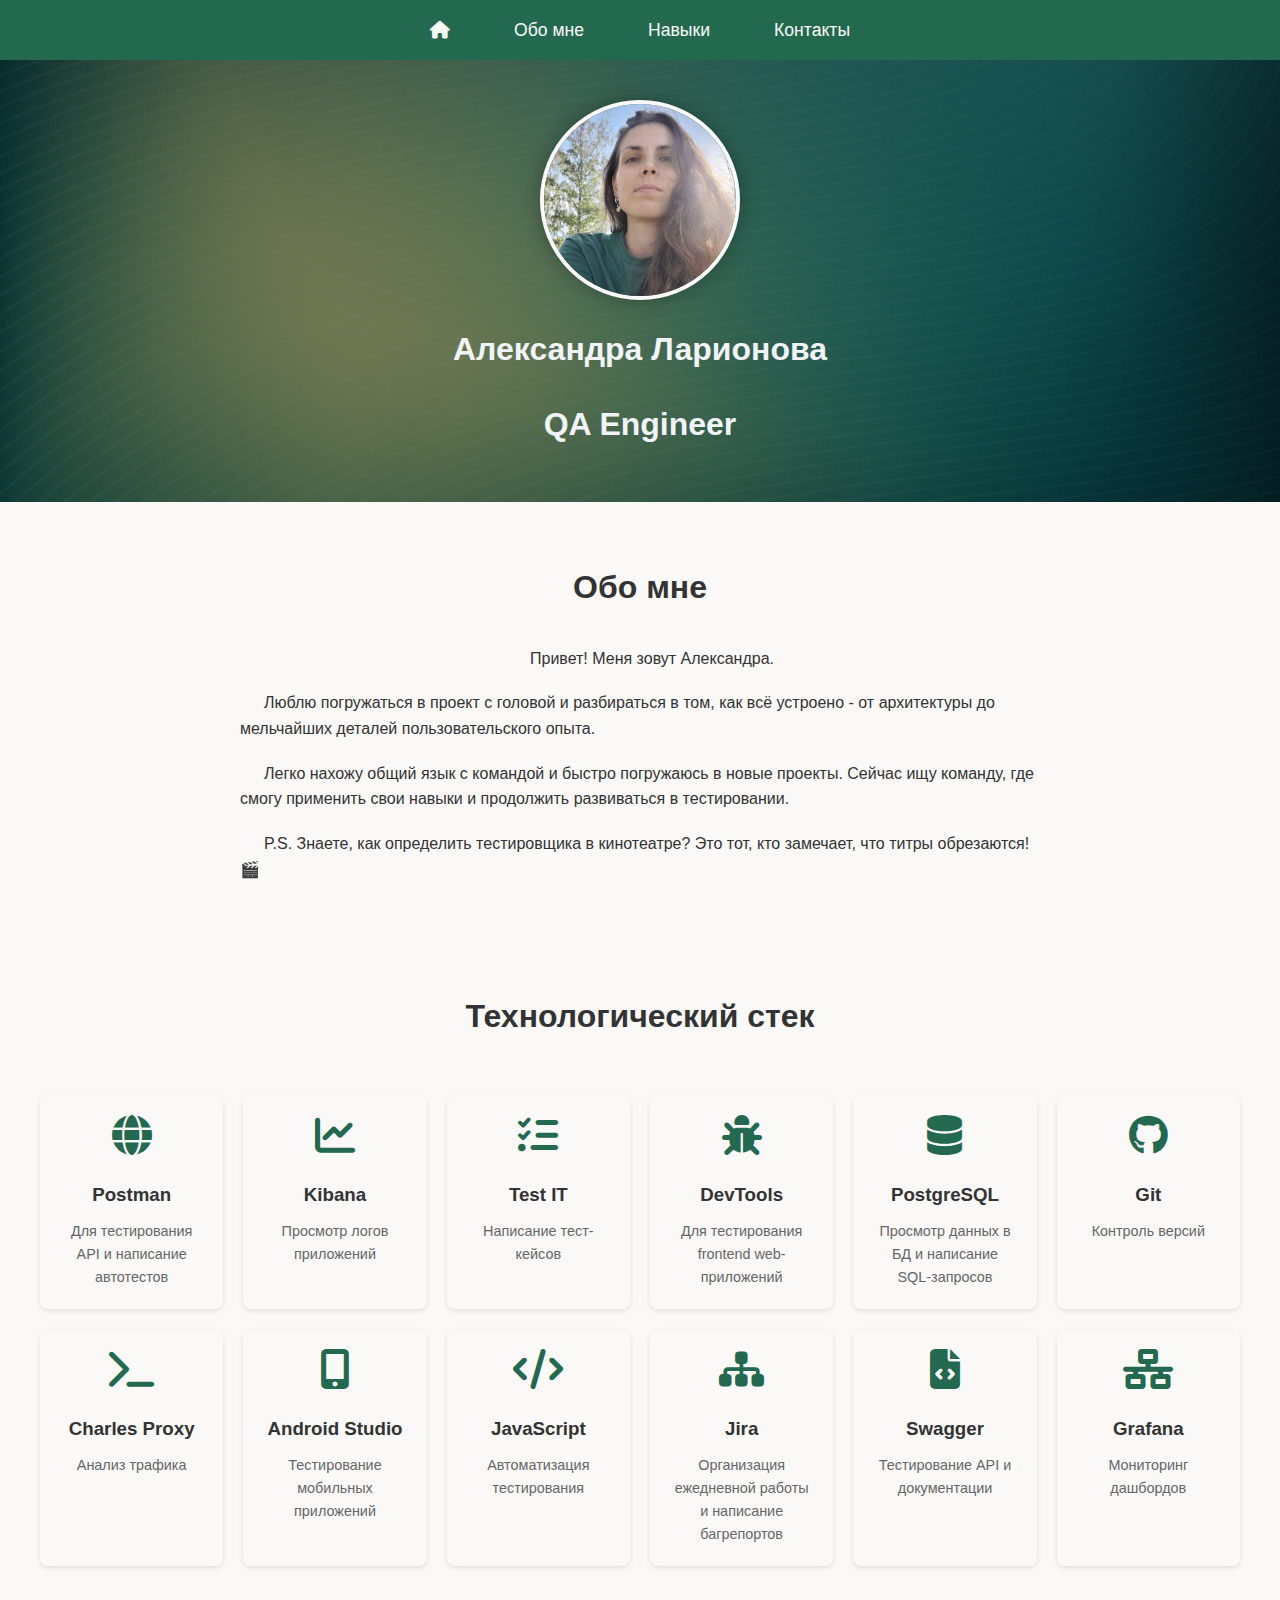
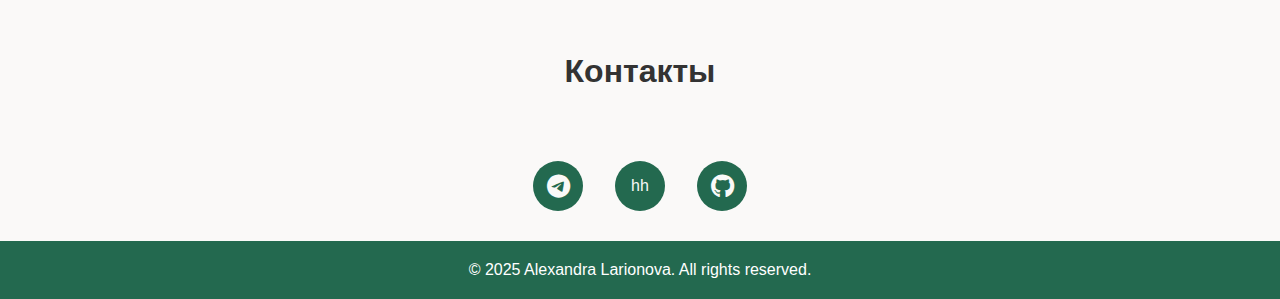
==== index.html @ eedba30b "Add files via upload" ====
<!DOCTYPE html>
<html lang="en">
<head>
    <meta charset="UTF-8">
    <meta name="viewport" content="width=device-width, initial-scale=1.0">
    <title>Alexandra QA CV</title>
    <link rel="stylesheet" href="style.css">
    <script src="script.js"></script>
    <link rel="stylesheet" href="https://cdnjs.cloudflare.com/ajax/libs/font-awesome/6.5.1/css/all.min.css">

</head>
<body>
    <header>
        <nav>
            <ul>
                <li><a href="#home"><i class="fas fa-home"></i></a></li>
                <li><a href="#about">Обо мне</a></li>
                <li><a href="#portfolio">Навыки</a></li>
                <li><a href="#contact">Контакты</a></li>
            </ul>
        </nav>
    </header>

    <main>
        <section id="home">
            <div class="profile-container">
        <img src="avatar.png" alt="Alexandra" class="profile-photo">
        <h1 class="my_name">Александра Ларионова</h1>
        <h2>QA Engineer</h2>
    </div>
        </section>

        <section id="about">
            <h2>Обо мне</h2>
            <p>Привет! Меня зовут Александра.</p>
            <p>Люблю погружаться в проект с головой и разбираться в том, как всё устроено - от архитектуры до мельчайших деталей пользовательского опыта. </p>
            <p>Легко нахожу общий язык с командой и быстро погружаюсь в новые проекты. Сейчас ищу команду, где смогу применить свои навыки и продолжить развиваться в тестировании.</p>
            <p>P.S. Знаете, как определить тестировщика в кинотеатре? Это тот, кто замечает, что титры обрезаются! 🎬</p>
    </p>
        </section>

        <section id="portfolio">
    <h2>Технологический стек</h2>
    <div class="skills-grid">
        <div class="skill-item">
            <i class="fas fa-globe"></i>
            <h3>Postman</h3>
            <p>Для тестирования API и написание автотестов</p>
        </div>
        <div class="skill-item">
            <i class="fas fa-chart-line"></i>
            <h3>Kibana</h3>
            <p>Просмотр логов приложений</p>
        </div>
        <div class="skill-item">
            <i class="fas fa-tasks"></i>
            <h3>Test IT</h3>
            <p>Написание тест-кейсов</p>
        </div>
        <div class="skill-item">
            <i class="fas fa-bug"></i>
            <h3>DevTools</h3>
            <p>Для тестирования frontend web-приложений</p>
        </div>
        <div class="skill-item">
            <i class="fas fa-database"></i>
            <h3>PostgreSQL</h3>
            <p>Просмотр данных в БД и написание SQL-запросов</p>
        </div>
        <div class="skill-item">
            <i class="fab fa-github"></i>
            <h3>Git</h3>
            <p>Контроль версий</p>
        </div>
        <div class="skill-item">
            <i class="fas fa-terminal"></i>
            <h3>Charles Proxy</h3>
            <p>Анализ трафика</p>
        </div>
        <div class="skill-item">
            <i class="fas fa-mobile-alt"></i>
            <h3>Android Studio</h3>
            <p>Тестирование мобильных приложений</p>
        </div>
        <div class="skill-item">
            <i class="fas fa-code"></i>
            <h3>JavaScript</h3>
            <p>Автоматизация тестирования</p>
        </div>
        <div class="skill-item">
            <i class="fas fa-sitemap"></i>
            <h3>Jira</h3>
            <p>Организация ежедневной работы и написание багрепортов</p>
        </div>
        <div class="skill-item">
            <i class="fas fa-file-code"></i>
            <h3>Swagger</h3>
            <p>Тестирование API и документации</p>
        </div>
        <div class="skill-item">
            <i class="fas fa-network-wired"></i>
            <h3>Grafana</h3>
            <p>Мониторинг дашбордов</p>
        </div>
    </div>
</section>

        <section id="contact">
            <h2>Контакты</h2>
            <div class="social-links">
            <a href="https://t.me/Alex92Architect" target="_blank">
            <i class="fab fa-telegram"></i>
        </a>
        <a href="under-construction.html" target="_blank">
            <span class="hh-icon">hh</span>
                <a href="https://github.com/Alex88Larionova" target="_blank">
                <i class="fab fa-github"></i></a>
            </div>
        </section>
    </main>

    <footer>
        <p>&copy; 2025 Alexandra Larionova. All rights reserved.</p>
    </footer>

    <script src="script.js"></script>
</body>
</html>
---- style.css ----
* {
    margin: 0;
    padding: 0;
    box-sizing: border-box;
    caret-color: transparent;
}

body {
    font-family: Montserrat, sans-serif;
    line-height: 1.6;
    color: #333;
}

header {
    background-color: #23694f;
    padding: 1rem 0;
    position: fixed;
    width: 100%;
    top: 0;
    z-index: 1000;
}

.profile-container {
    display: flex;
    flex-direction: column;
    align-items: center;
    gap: 1.5rem;
}

.profile-photo {
    width: 200px;
    height: 200px;
    border-radius: 50%;
    object-fit: cover;
    border: 4px solid #faf9f8;
    box-shadow: 0 0 20px rgba(0,0,0,0.3);
}

@media (max-width: 768px) {
    .profile-photo {
        width: 150px;
        height: 150px;
    };
    #my_name {
        font-size: 1.5rem;
    }
}
nav ul {
    display: flex;
    justify-content: center;
    list-style: none;
    flex-wrap: nowrap;
    padding: 0 10px;
}

nav ul li {
    margin: 0 2.0rem;
}

nav ul li a {
    color: #faf9f8;
    text-decoration: none;
    font-size: 1.1rem;
    white-space: nowrap;
    transition: font-size 0.3s ease;
}

section {
    background-color: #faf9f8;
    min-height: 40%;
    padding: 30px 20px;
    display: flex;
    flex-direction: column;
    justify-content: center;
    align-items: center;
}

#about {
    background-color: #faf9f8;
    padding: 60px 100px; /* Increased padding */
    min-height: 40%;
    display: flex;
    flex-direction: column;
    justify-content: center;
    align-items: center;
}

#about p {
    margin-bottom: 1.2rem;  /* отступ между параграфами */
    text-indent: 1.5rem;      /* красная строка (отступ слева в начале параграфа) */
    max-width: 800px;       /* ограничение максимальной ширины для лучшей читаемости */
    line-height: 1.6;       /* межстрочный интервал */
}

#about p:last-child {
    margin-bottom: 0;       /* убираем отступ у последнего параграфа */
}

#home {
    background: linear-gradient(rgba(0,0,0,0.5), rgba(0,0,0,0.5)), url('background.jpg');
    background-size: cover;
    background-position: center;
    color: #f0f4f8;
    text-align: center;
}

#home h1 {
    font-size: 2.0rem;
}

#home {
    padding-top: 100px;
    padding-bottom: 20px;
}


h1 {
    font-size: 1.5rem;
    margin-bottom: 0rem;
}

h2 {
    font-size: 2rem;
    margin-bottom: 2rem;
}

.projects-grid {
    display: grid;
    grid-template-columns: repeat(auto-fit, minmax(300px, 1fr));
    gap: 2rem;
    width: 100%;
    max-width: 1200px;
}

.skills-grid {
    display: grid;
    gap: 20px;
    padding: 20px;
    grid-template-columns: repeat(6, 1fr);
}

.skill-item {
    background: #faf9f8;
    border-radius: 8px;
    padding: 20px;
    text-align: center;
    transition: transform 0.3s ease;
    box-shadow: 0 2px 5px rgba(0,0,0,0.1);
}

.skill-item:hover {
    transform: translateY(-5px);
}

.skill-item i {
    font-size: 2.5em;
    margin-bottom: 15px;
    color: #23694f;
}

.skill-item h3 {
    margin: 10px 0;
    color: #333;
}

.skill-item p {
    color: #666;
    font-size: 0.9em;
}

/* For screens between 1024px and 1200px */
@media (max-width: 1200px) {
    .skills-grid {
        grid-template-columns: repeat(4, 1fr);
    }
}

/* For screens between 500px and 1024px */
@media (max-width: 1024px) {
    .skills-grid {
        grid-template-columns: repeat(3, 1fr);
    }
}

/* For mobile screens */
@media (max-width: 600px) {
    .skills-grid {
        grid-template-columns: 1fr;
    }
}

.social-links {
    display: flex;
    gap: 2rem;
    margin-top: 2rem;
}

.social-links a {
    width: 50px;
    height: 50px;
    background-color: #23694f;
    color: #faf9f8;
    text-decoration: none;
    border-radius: 50%;
    display: flex;
    justify-content: center;
    align-items: center;
    transition: all 0.3s ease;
}

.social-links a i {
    font-size: 1.5rem;
}

.social-links a:hover {
    background-color: #44ce9b;
    transform: translateY(-3px);
}

footer {
    background-color: #23694f;
    color: white;
    text-align: center;
    padding: 1rem 0;
}

@media (max-width: 768px) {
    nav ul {
        align-items: center;
    }

    nav ul li {
        margin: 0.5rem 0.5rem;
    }

    nav ul li a {
        font-size: 0.9rem;
    }

    h1 {
        font-size: 2.5rem;
    }

    h2 {
        font-size: 1.5rem;
    }
}

@media (max-width: 480px) {
    nav ul li a {
        font-size: 0.8rem;
    }

    nav ul li {
        margin: 0 0.3rem;
    }

    .social-links {
        gap: 1rem;
    }

    .social-links a {
        width: 40px;
        height: 40px;
    }

    .social-links a i {
        font-size: 1.2rem;
    }
}
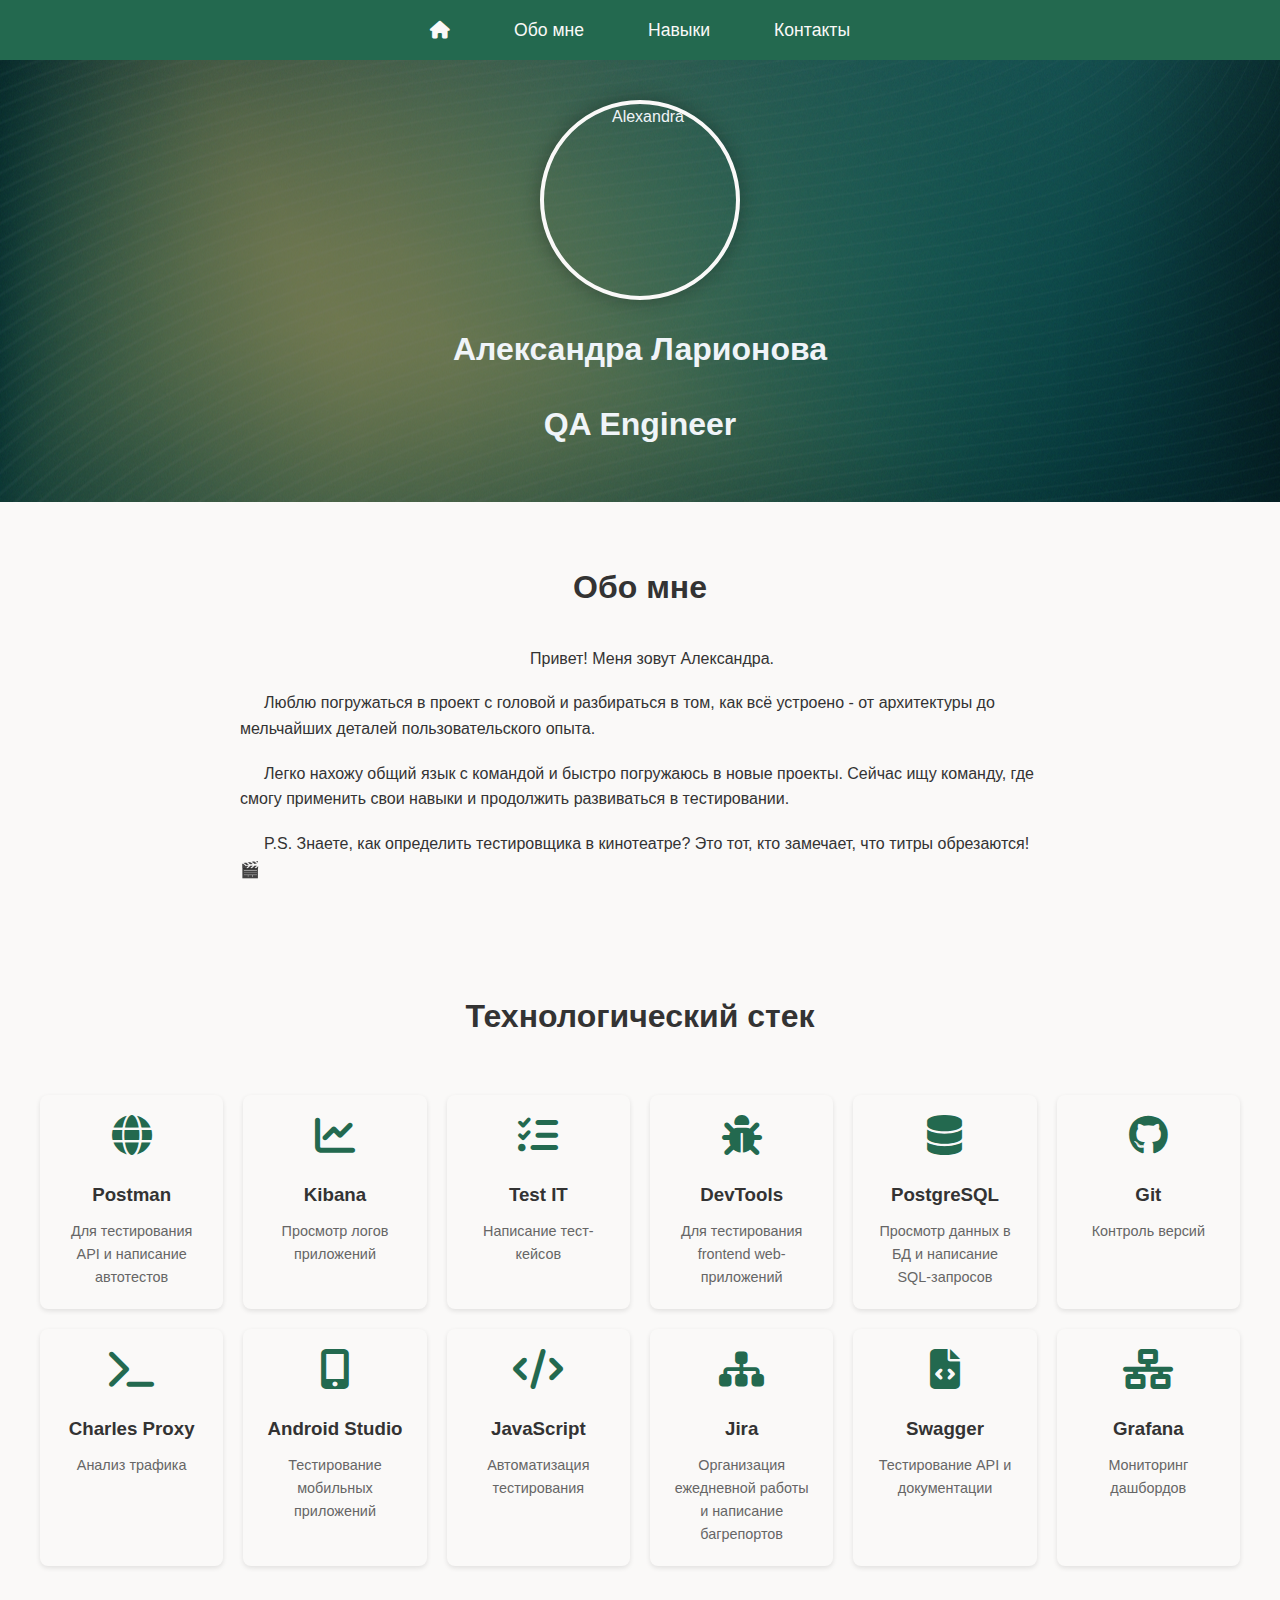
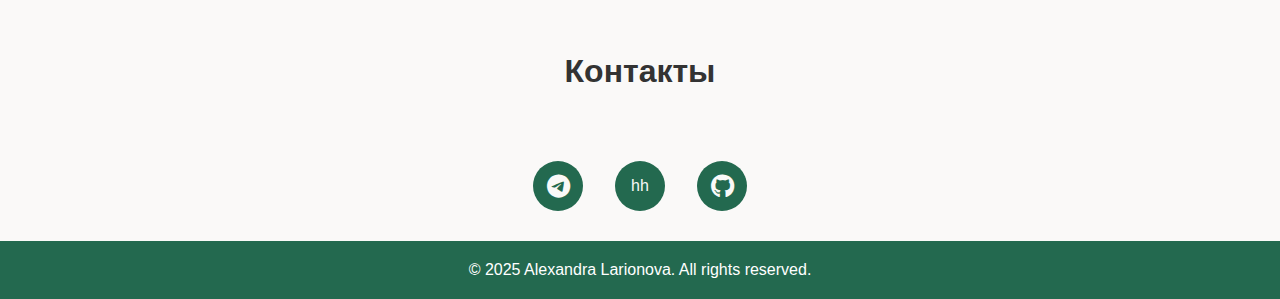
==== commit 79a2d281: "new_photo" ====
--- a/index.html
+++ b/index.html
@@ -7,6 +7,9 @@
     <link rel="stylesheet" href="style.css">
     <script src="script.js"></script>
     <link rel="stylesheet" href="https://cdnjs.cloudflare.com/ajax/libs/font-awesome/6.5.1/css/all.min.css">
+    <!-- Add this line before other links -->
+    <link rel="preload" href="background.jpg" as="image">
+    <!-- Rest of your head content -->
 
 </head>
 <body>
@@ -24,7 +27,7 @@
     <main>
         <section id="home">
             <div class="profile-container">
-        <img src="avatar.png" alt="Alexandra" class="profile-photo">
+        <img src="avatar_2.jpeg" alt="Alexandra" class="profile-photo">
         <h1 class="my_name">Александра Ларионова</h1>
         <h2>QA Engineer</h2>
     </div>
--- a/style.css
+++ b/style.css
@@ -77,7 +77,7 @@
 
 #about {
     background-color: #faf9f8;
-    padding: 60px 100px; /* Increased padding */
+    padding: 60px 60px; /* Increased padding */
     min-height: 40%;
     display: flex;
     flex-direction: column;
@@ -97,11 +97,17 @@
 }
 
 #home {
+    opacity: 0;
+    transition: opacity 0.5s ease-in;
     background: linear-gradient(rgba(0,0,0,0.5), rgba(0,0,0,0.5)), url('background.jpg');
     background-size: cover;
     background-position: center;
     color: #f0f4f8;
     text-align: center;
+}
+
+#home.loaded {
+    opacity: 1;
 }
 
 #home h1 {
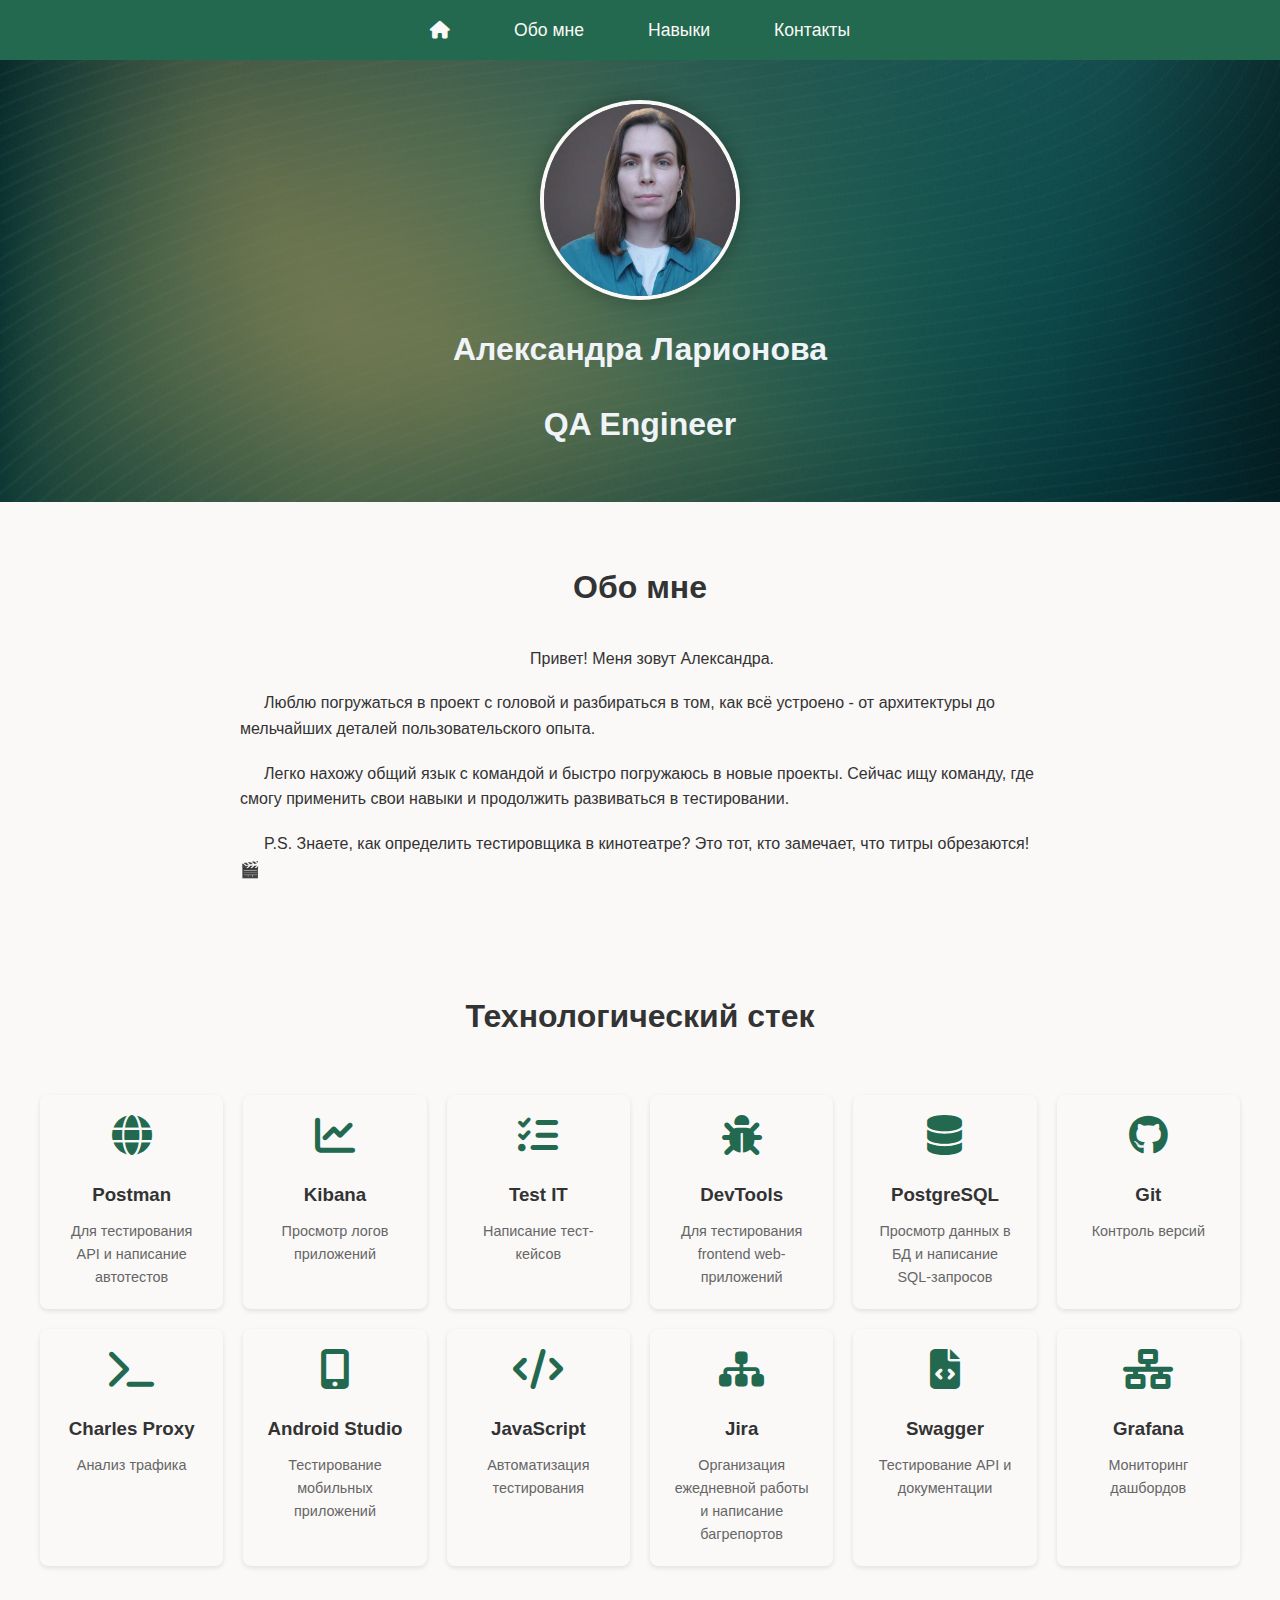
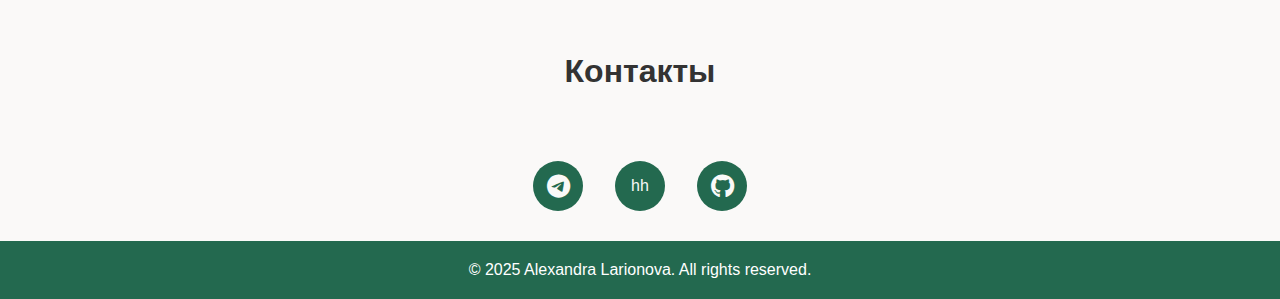
==== commit 03bd327a: "edit_photo_name" ====
--- a/index.html
+++ b/index.html
@@ -27,7 +27,7 @@
     <main>
         <section id="home">
             <div class="profile-container">
-        <img src="avatar_2.jpeg" alt="Alexandra" class="profile-photo">
+        <img src="avatar_2.jpg" alt="Alexandra" class="profile-photo">
         <h1 class="my_name">Александра Ларионова</h1>
         <h2>QA Engineer</h2>
     </div>
